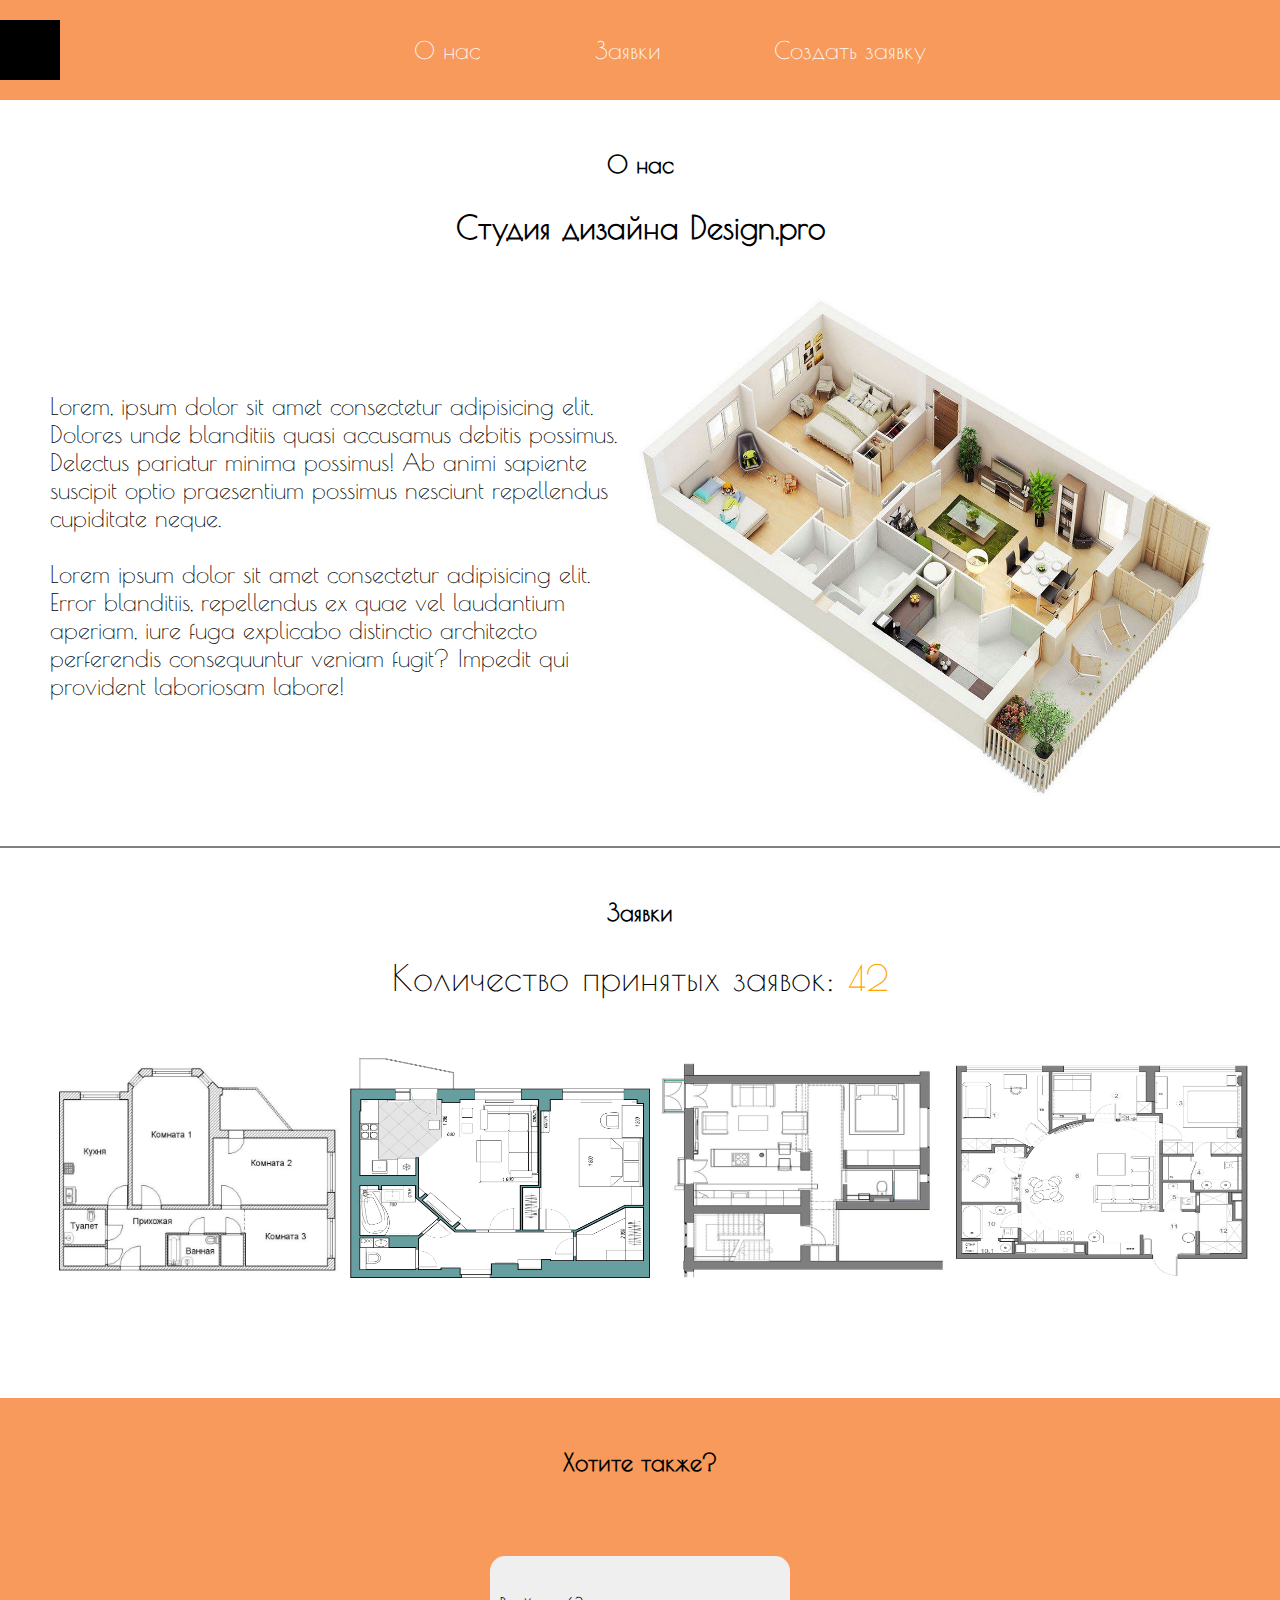
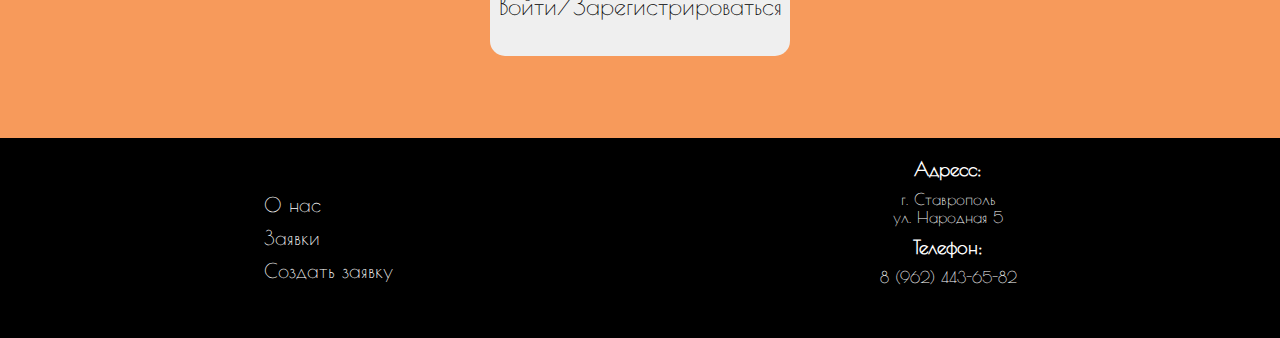
==== index.html @ aad14f5c "front-end close" ====
<!DOCTYPE html>
<html lang="ru">
<head>
    <meta charset="UTF-8">
    <meta http-equiv="X-UA-Compatible" content="IE=edge">
    <meta name="viewport" content="width=device-width, initial-scale=1.0">
    <title>Design.pro</title>
    <link rel="stylesheet" href="css/jquery-ui.min.css">
    <link rel="stylesheet" href="css/style.css">
</head>
<body>
    <header>
        <div class="container">
        <nav>
            <div class="header_logo"><a href="#"><img src="" alt=""></a></div>
            <ul class="header_nav">
                <li class="header_nav_item"><a href="#aboutUs">О нас</a></li>
                <li class="header_nav_item"><a href="#bids">Заявки</a></li>
                <li class="header_nav_item"><a href="#makeBid">Создать заявку</a></li>
            </ul>
        </nav>
        </div>
    </header>
    <div class="abouUs" id="aboutUs">
        <div class="container">
            <h2>О нас</h2>
            <h1>Студия дизайна Design.pro</h1>
            <div class="aboutUs_wrapper">
            <div class="aboutUs_item">
                <div class="aboutUs_text">Lorem, ipsum dolor sit amet consectetur adipisicing elit. Dolores unde blanditiis quasi accusamus debitis possimus. Delectus pariatur minima possimus! Ab animi sapiente suscipit optio praesentium possimus nesciunt repellendus cupiditate neque. <br> <br> Lorem ipsum dolor sit amet consectetur adipisicing elit. Error blanditiis, repellendus ex quae vel laudantium aperiam, iure fuga explicabo distinctio architecto perferendis consequuntur veniam fugit? Impedit qui provident laboriosam labore!</div>
                <img src="img/main.jpg" alt="">
            </div>
        </div>
        </div>
    </div>
    <div class="line"></div>
    <div class="bids" id="bids">
        <div class="container">
            <h2>Заявки</h2>
            <div class="quantity">
                <!-- php script -->
                Количество принятых заявок: <span id="quantityNumber">42</span>
            </div>
            <div class="bids_wrapper">
                <!-- php script -->
                <div class="bids_item"><img src="img/1.jpg" alt=""></div>
                <div class="bids_item"><img src="img/2.jpg" alt=""></div>
                <div class="bids_item"><img src="img/3.jpg" alt=""></div>
                <div class="bids_item"><img src="img/4.jpg" alt=""></div>
            </div>
        </div>
    </div>
    <div class="makeBid" id="makeBid">
        <div class="container">
            <h2>Хотите также?</h2>
            <button class="button">Войти/Зарегистрироваться</button>
        </div>
    </div>
    <footer>
        <div class="container">
            <div class="footer_wrapper">
        <nav>
            <ul class="footer_nav">
                <li class="footer_nav_item"><a href="#aboutUs">О нас</a></li>
                <li class="footer_nav_item"><a href="#bids">Заявки</a></li>
                <li class="footer_nav_item"><a href="#makeBid">Создать заявку</a></li>
            </ul>
        </nav>
        <div class="footer_info">
            <div class="address">
                <h3>Адресс:</h3>
                <div class="address_text">г. Ставрополь <br> ул. Народная 5</div>
            </div>
            <div class="phone">
                <h3>Телефон:</h3>
                <div class="phone_text"><a href="tel:89624436582">8 (962) 443-65-82</a></div>
            </div>
        </div>
        </div>
        </div>
    </footer>
    <div class="overlay">
        <div class="container">
            <div class="modalLogin" id="modalLogin">
                <form action="php/login.php" class="loginForm">
                    <input name="login" required type="text" placeholder="Введите ваш логин">
                    <input name="pass" required type="password" placeholder="Введите ваш пароль">
                    <button class="login_submit">Войти</button>
                </form>
                <div class="login_text"><a href="" id="forReg">Регистрация</a></div>
                <div class="close">&times;</div>
            </div>
            <div class="modalReg" id="modalReg">
                <form action="php/reg.php" class="regForm">
                    <input class="fio" name="fio" required type="text" placeholder="Введите ваше ФИО" pattern="^[А-Яа-яЁё\s]+$">
                    <input class="login" name="login" required type="text" placeholder="Введите логин" pattern="^[a-zA-Z]+$">
                    <input class="e-mail" name="e-mail" required type="email" placeholder="Введите ваш E-mail" pattern="[a-z0-9._%+-]+@[a-z0-9.-]+\.[a-z]{2,4}$">
                    <input class="pass" name="pass" required type="password" placeholder="Введите пароль">
                    <input class="passtwo" name="passtwo" required type="password" placeholder="Повторите пароль">
                    <div class="passnot">Пароли не совпадают!</div>
                    <label class="labelAdd" for="add">Согласие на обработку персональных данных</label>
                    <input required class="add" type="checkbox" required name="add">
                    <button class="reg_submit">Зарегистрироваться</button>
                </form>
                <div class="close">&times;</div>
            </div>
        </div>
    </div>
<script src="js/jquery-3.4.1.min.js"></script>
<script src="js/jquery-ui.min.js"></script>
<script src="js/script.js"></script>
</body>
</html>
---- css/style.css ----
*{
    font-family: "PortrateOne"; 
    padding: 0;
    margin: 0;
}

.container{
    max-width: 1320px;
    margin: 0 auto;
}

header{
    height: 100px;
    background-color: rgba(243, 104, 11, 0.671);
}
.header_logo{
    width: 60px;
    height: 60px;
    background-color: black;
    cursor: pointer;
}
nav{
    padding-top: 20px;
    display: flex;
    justify-content: space-between;
    align-items: center;
}
.header_nav{
    margin: 0 auto; 
    width: 40%;
    list-style-type: none;
    display: flex;
    justify-content: space-between;
    align-items: center;
}
.header_nav_item{
    font-size: 24px;
}
.header_nav_item a{
    text-decoration: none;
    color: white;
}
.header_nav_item a:hover{
    text-decoration: underline;
}
.abouUs{
    max-height: 660px;
    padding: 50px;
}
.aboutUs_wrapper{
    margin-top: 50px;
    display: flex;
    justify-content: space-between;
    align-items: center;
}
.aboutUs_item{
    display: flex;
    align-items: center;
}
.aboutUs_item img{
    width: 600px;
    height: 500px;
}
.aboutUs_text{
    font-size: 24px;
}
h1, h2, h3{
    text-align: center;
}
h1{
    margin-top: 30px;
}
.bids{
    height: 450px;
    padding: 50px;
}
.bids_wrapper{
    margin-top: 60px;
    display: flex;
    justify-content: space-between;
    align-items: center;
}
.bids_item img{
    cursor:pointer;
    width: 300px;
    height: 220px;
}
.makeBid{
    height: 240px;
    padding: 50px;
    background-color: rgba(243, 104, 11, 0.671);
}
.makeBid a{
    text-decoration: none;
}
.button{
    display: block;
    margin: 0 auto;
    margin-top: 80px;
    width: 300px;
    height: 100px;
    border-radius: 15px;
    cursor: pointer;
    font-size: 24px;
    outline: none;
    border: none;
}
.button:hover{
    background-color: black;
    color: white;
    transition: 2s;
}
footer{
    height: 160px;
    background-color: black;
    color: white;
    padding: 20px;
}
.footer_wrapper{
    display: flex;
    justify-content: space-around;
    align-items: center;
}
.footer_nav{
    list-style-type: none;
}
.footer_nav_item a{
    text-decoration: none;
    color: white;
}
.footer_nav_item{
    margin-top: 10px;
    font-size: 20px;
}
.footer_info{
    text-align: center;
}
.phone{
    margin-top: 10px;
}
.address_text{
    margin-top: 10px;
}
.phone_text a{
    display: block;
    margin-top: 10px;
    color: white;
    text-decoration: none;
}
.line{
    max-width: 1320px;
    height: 2px;
    background-color: grey;
    margin: 0 auto;
}
.overlay{
    position: fixed;
    width: 100%;
    height: 100%;
    top: 0;
    background-color: rgba(0, 0, 0, 0.56);
    display: none;
}
.modalLogin {
    position: absolute;
    top: 50%;
    border-radius: 15px;
    left: 50%;
    transform: translate(-50%, -50%);
    width: 300px;
    min-height: 170px;
    background-color: #fff;
    padding: 20px 40px;
    display: none;
}
.modalReg {
    position: absolute;
    top: 50%;
    border-radius: 15px;
    left: 50%;
    transform: translate(-50%, -50%);
    width: 380px;
    min-height: 300px;
    background-color: #fff;
    padding: 20px;
    display: none;
}
.loginForm{
    display: flex;
    flex-direction: column;
}
.loginForm input{
    font-family: 'Ubuntu-Medium';
    height: 30px;
    padding: 5px 10px;
    font-size: 18px;
    border-radius:5px;
    outline: none;
    margin-bottom: 10px;
    color: black;
}
.login_submit{
    display: block;
    margin: 0 auto;
    width: 200px;
    height: 40px;
    border-radius:15px;
    outline: none;
    border:none;
    background-color: orange;
    color: white;
    font-size: 20px;
    cursor: pointer;
}
.login_submit:hover{
    background-color: rgb(255, 115, 0);
    transition: 1s;
}
.login_text a{
    display: block;
    text-align: center;
    margin-top: 10px;
    font-size: 22px;
    color: black;
}
.close{
    position: absolute;
    top: -5px;
    transform: translateY(-30%);
    right: -40px;
    font-size: 80px;
    cursor: pointer;
    color: orange;
}
.regForm{
    display: flex;
    flex-direction: column;
}
.regForm input{
    font-family: 'Ubuntu-Medium';
    height: 30px;
    padding: 5px 10px;
    font-size: 18px;
    border-radius:5px;
    outline: none;
    margin-bottom: 10px;
    color: black;
}
.add{
    position: absolute;
    bottom: 53px;
    right: 20px;
}
.labelAdd{
    margin-top: 10px;
    font-family: 'Ubuntu-Medium';
    font-size: 16px;
}
.regForm .login_submit{
    margin-top: 16px;
}
.passnot{
    display: none;
    font-family: 'Ubuntu-Medium';
    text-align: center;
    color:red;
}
.reg_submit{
    display: block;
    margin: 0 auto;
    margin-top: 10px;
    width: 200px;
    height: 40px;
    border-radius:15px;
    outline: none;
    border:none;
    background-color: orange;
    color: white;
    font-size: 20px;
    cursor: pointer;
}
.reg_submit:hover{
    background-color: rgb(255, 115, 0);
    transition: 1s;
}
.main_admin{
    padding: 10px;
    padding-top: 30px;
    margin: 0 auto;
    margin-top: 20px;
    width: 500px;
    height: 160px;
    background-color: grey;
    border-radius: 15px;
}
.admin_title{
    font-size: 28px;
    margin-top: 150px;
}
.quantity{
    font-size: 36px;
    text-align: center;
    margin-top: 30px;
}
.quantity span{
    color:orange;
}

































































@media (max-width:768px) {
    .aboutUs_item{
        flex-direction: column;
    }
    .bids_wrapper{
        flex-wrap: wrap;
        margin-top: 34px;
    }
    .bids_item{
        margin-top: 40px;
    }
    header nav{
        padding-left: 20px;
    }
    .header_nav {
        width: 60%;
    }
    .aboutUs_text{
        text-align: center;
    }
    .aboutUs_item img{
        display: none;
    }
    .bids{
        height: 700px;
    }
    .button{
        margin-top: 65px;
    }
    .line{
        width: 700px;
    }
}
@font-face {
    font-family: "PortrateOne"; 
    src: url("../fonts/PoiretOne-Regular.ttf") format("truetype"); 
    font-style: normal; 
    font-weight: normal; 
}
@font-face {
    font-family: 'Ubuntu-Medium';
    src: url(../fonts/Ubuntu-Medium.ttf) format('truetype');
    font-style: normal;
    font-weight: normal;
}
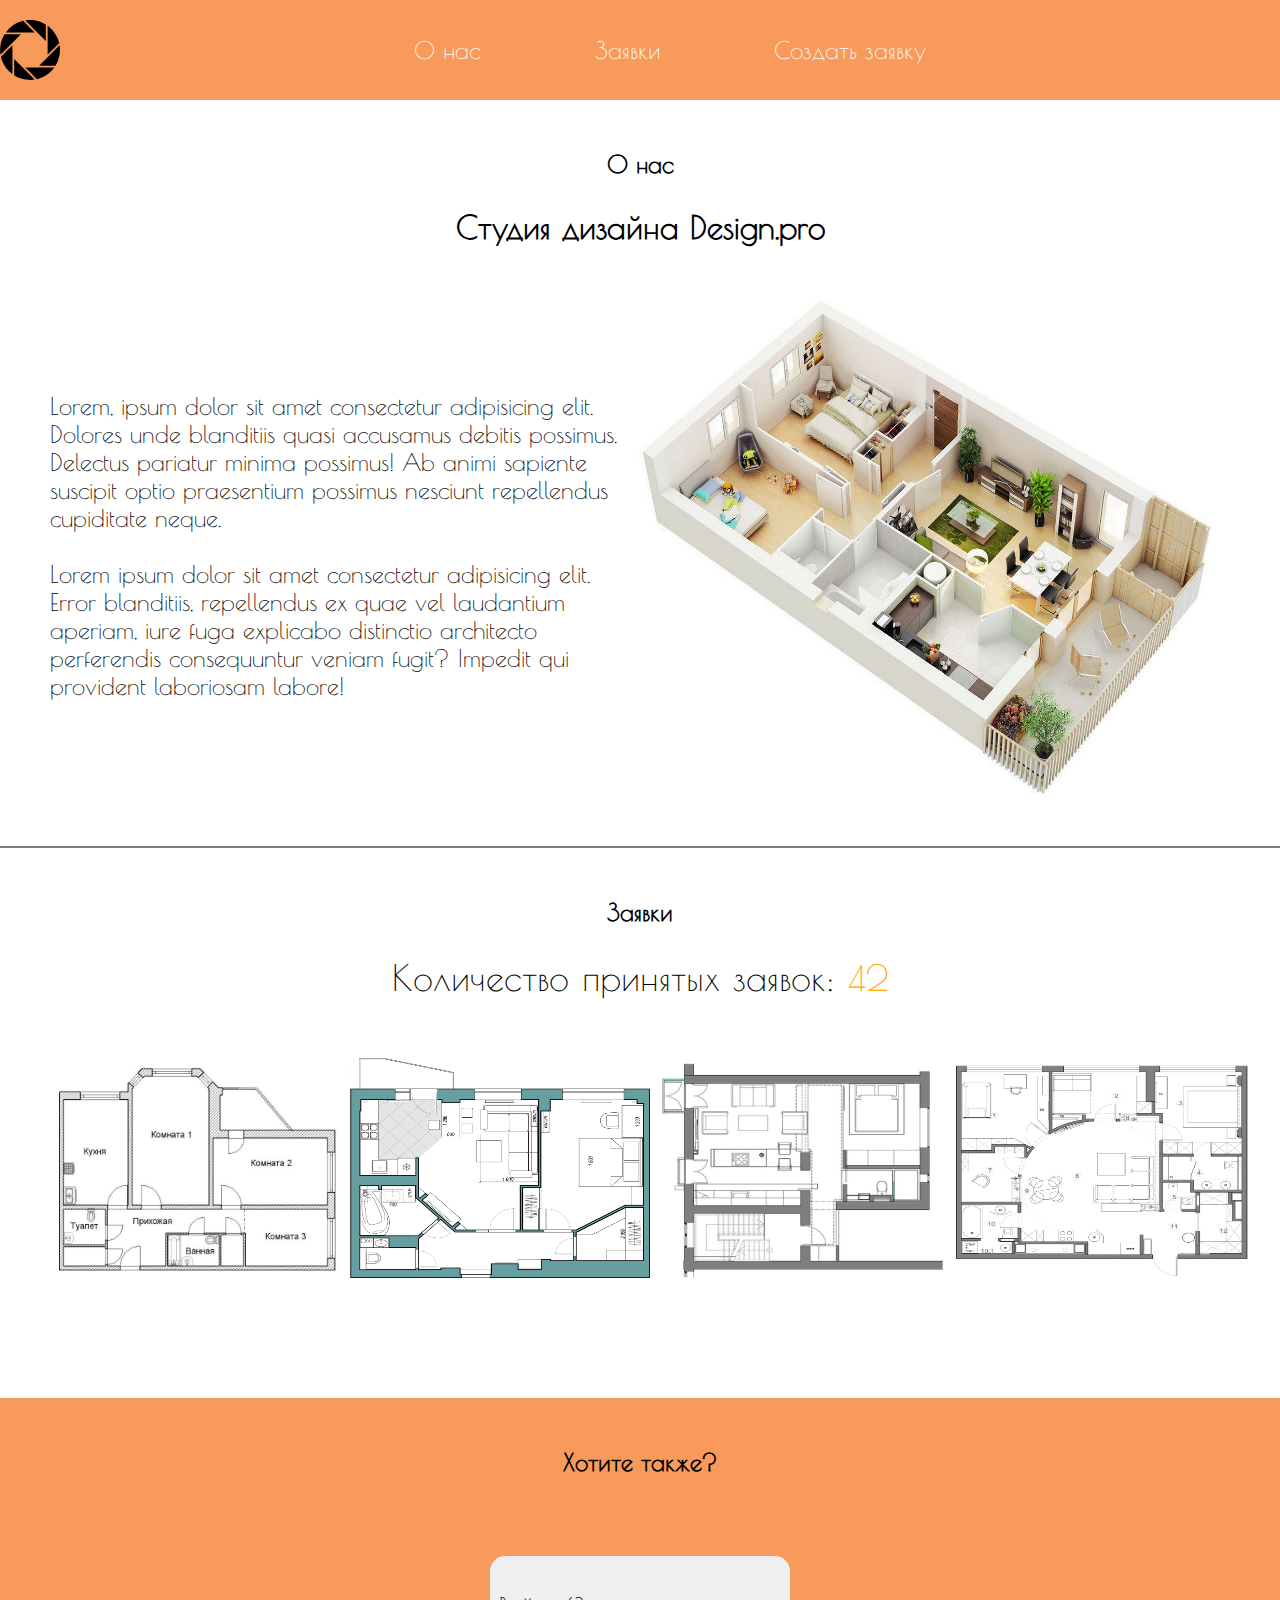
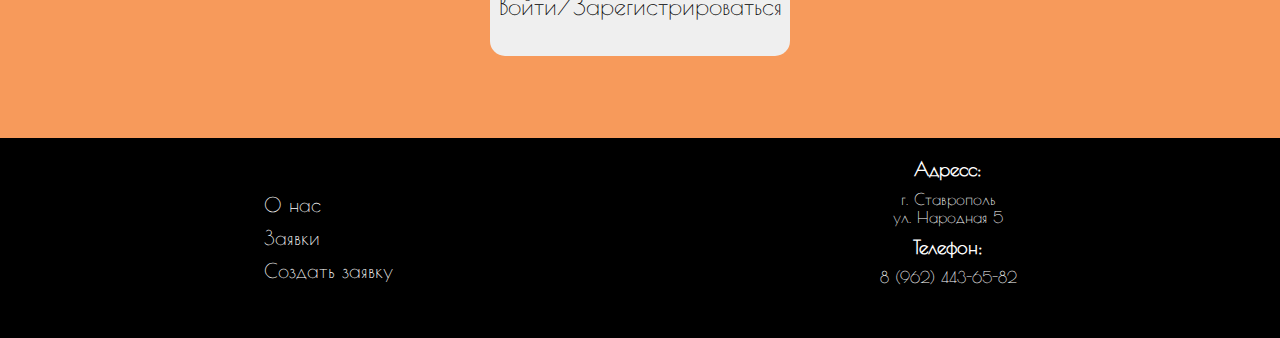
==== commit be0cccc6: "admin page" ====
--- a/index.html
+++ b/index.html
@@ -12,7 +12,7 @@
     <header>
         <div class="container">
         <nav>
-            <div class="header_logo"><a href="#"><img src="" alt=""></a></div>
+            <div class="header_logo"><a href="#"><img src="logo/FSTOP.svg" alt="logo"></a></div>
             <ul class="header_nav">
                 <li class="header_nav_item"><a href="#aboutUs">О нас</a></li>
                 <li class="header_nav_item"><a href="#bids">Заявки</a></li>
@@ -82,7 +82,7 @@
     <div class="overlay">
         <div class="container">
             <div class="modalLogin" id="modalLogin">
-                <form action="php/login.php" class="loginForm">
+                <form action="php/login.php" class="loginForm" method="POST">
                     <input name="login" required type="text" placeholder="Введите ваш логин">
                     <input name="pass" required type="password" placeholder="Введите ваш пароль">
                     <button class="login_submit">Войти</button>
@@ -91,10 +91,10 @@
                 <div class="close">&times;</div>
             </div>
             <div class="modalReg" id="modalReg">
-                <form action="php/reg.php" class="regForm">
+                <form action="php/reg.php" class="regForm" method="POST">
                     <input class="fio" name="fio" required type="text" placeholder="Введите ваше ФИО" pattern="^[А-Яа-яЁё\s]+$">
                     <input class="login" name="login" required type="text" placeholder="Введите логин" pattern="^[a-zA-Z]+$">
-                    <input class="e-mail" name="e-mail" required type="email" placeholder="Введите ваш E-mail" pattern="[a-z0-9._%+-]+@[a-z0-9.-]+\.[a-z]{2,4}$">
+                    <input class="e-mail" name="mail" required type="email" placeholder="Введите ваш E-mail" pattern="[a-z0-9._%+-]+@[a-z0-9.-]+\.[a-z]{2,4}$">
                     <input class="pass" name="pass" required type="password" placeholder="Введите пароль">
                     <input class="passtwo" name="passtwo" required type="password" placeholder="Повторите пароль">
                     <div class="passnot">Пароли не совпадают!</div>
--- a/css/style.css
+++ b/css/style.css
@@ -7,6 +7,7 @@
 .container{
     max-width: 1320px;
     margin: 0 auto;
+    /* position: relative; */
 }
 
 header{
@@ -14,10 +15,15 @@
     background-color: rgba(243, 104, 11, 0.671);
 }
 .header_logo{
-    width: 60px;
-    height: 60px;
-    background-color: black;
-    cursor: pointer;
+    min-width: 60px;
+    min-height: 60px;
+    max-width: 60px;
+    max-height: 60px;
+    cursor: pointer;
+}
+.header_logo img{
+    width: 100%;
+    height: 100%;
 }
 nav{
     padding-top: 20px;
@@ -305,11 +311,192 @@
 .quantity span{
     color:orange;
 }
-
-
-
-
-
+.lkheader{
+    height: 90px;
+}
+.lkheader_wrap{
+    padding-top: 28px;
+    display: flex;
+    justify-content: space-around;
+    align-items:center;
+}
+.exitbtn{
+    width: 100px;
+    height: 30px;
+    border-radius: 5px;
+    outline: none;
+    font-family: 'Ubuntu-Medium';
+    cursor: pointer;
+    outline: none;
+    border: none;
+}
+.exitbtn:hover{
+    background-color: black;
+    color: #fff;
+    transition: 2s;
+}
+.mybids{
+    min-height: 400px;
+    padding: 50px;
+}
+.mybids .bids_wrapper{
+    flex-wrap: wrap;
+    justify-content: space-around;
+}
+.mybids .bids_item{
+    margin-bottom: 15px;
+    width: 440px;
+    display: flex;
+    flex-direction: column;
+    align-items:center;
+    justify-content: center;
+}
+.deleteButton{
+    width: 100px;
+    height: 30px;
+    border-radius: 5px;
+    outline: none;
+    font-family: 'Ubuntu-Medium';
+    cursor: pointer;
+    outline: none;
+    border: none;
+    margin-top: 15px;
+    background-color: rgb(255, 115, 0);
+    color: #fff;
+}
+.deleteButton:hover{
+    background-color: black;
+    color: #fff;
+    transition: 2s;
+}
+.newbid{
+    padding: 50px;
+    height: 440px;
+    background-color: rgba(243, 104, 11, 0.671);
+}
+.newbid form{
+    margin-top: 15px;
+    display: flex;
+    flex-direction: column;
+    justify-content: center;
+    align-items:center;
+    
+}
+.bidname{
+    padding: 0 10px;
+    margin-bottom: 15px;
+    width: 60%;
+    height: 50px;
+    border-radius: 5px;
+    border: none;
+    font-family: 'Ubuntu-Medium';
+}
+textarea{
+    width: 60%;
+    border-radius:5px;
+    padding: 10px;
+    border: none;
+    font-family: 'Ubuntu-Medium';
+}
+.filein{
+    margin-top: 15px;
+    border: 3px dashed black;
+    font-family: 'Ubuntu-Medium';
+    width: 230px;
+    border-radius: 5px;
+}
+#categ{
+    margin-top: 15px;
+    width: 60%;
+    font-family: 'Ubuntu-Medium';
+    font-size: 20px;
+}
+.categ_labl{
+    font-family: 'Ubuntu-Medium';
+    margin-top: 15px;
+}
+.newbid_btn{
+    font-family: 'Ubuntu-Medium';
+    width: 200px;
+    height: 50px;
+    border-radius: 5px;
+    outline: none;
+    cursor: pointer;
+    outline: none;
+    border: none;
+    margin-top: 15px;
+}
+.newbid_btn:hover{
+    background-color: black;
+    color: #fff;
+    transition: 2s;
+}
+.allbids{
+    padding-left: 20px;
+    padding-right: 20px;
+}
+.allbids_item{
+    margin-top: 30px;
+    padding: 30px;
+    border: 2px solid black;
+    border-radius: 15px;
+    display: flex;
+    justify-content: flex-start;
+    align-items:center;
+}
+.item_img{
+max-width: 320px;
+max-height: 500px;
+margin-right: 30px;
+}
+.item_img img{
+    max-width: 330px;
+    max-height: 500px;
+}
+.allbids_item_buttons{
+    margin-left: 30px;
+}
+.item_text{
+    min-height: 300px;
+    display: flex;
+    flex-direction: column;
+    justify-content: space-between;
+    align-items: center;
+    text-align: center;
+}
+.item_title{
+    font-family: 'Ubuntu-Medium';
+    margin-bottom: 15px;
+}
+.item_decr{
+    font-family: 'Ubuntu-Medium';
+}
+.item_time{
+    margin-top: 15px;
+    font-family: 'Ubuntu-Medium';
+}
+.allbids_item_buttons{
+    border: 1px solid black;
+    border-radius: 5px;
+    padding: 5px;
+    width: 260px;
+    height: 110px;
+    display: flex;
+    flex-direction: column;
+    justify-content: space-between;
+}
+.allbids_item_buttons button{
+    height: 50px;
+    font-family: 'Ubuntu-Medium';
+}
+.allbids_item:last-child{
+    margin-bottom: 50px;
+}
+.item_status{
+    color:red;
+    margin-top: 15px;
+    font-family: 'Ubuntu-Medium';
+}
 
 
 
@@ -403,6 +590,7 @@
         width: 700px;
     }
 }
+
 @font-face {
     font-family: "PortrateOne"; 
     src: url("../fonts/PoiretOne-Regular.ttf") format("truetype"); 
